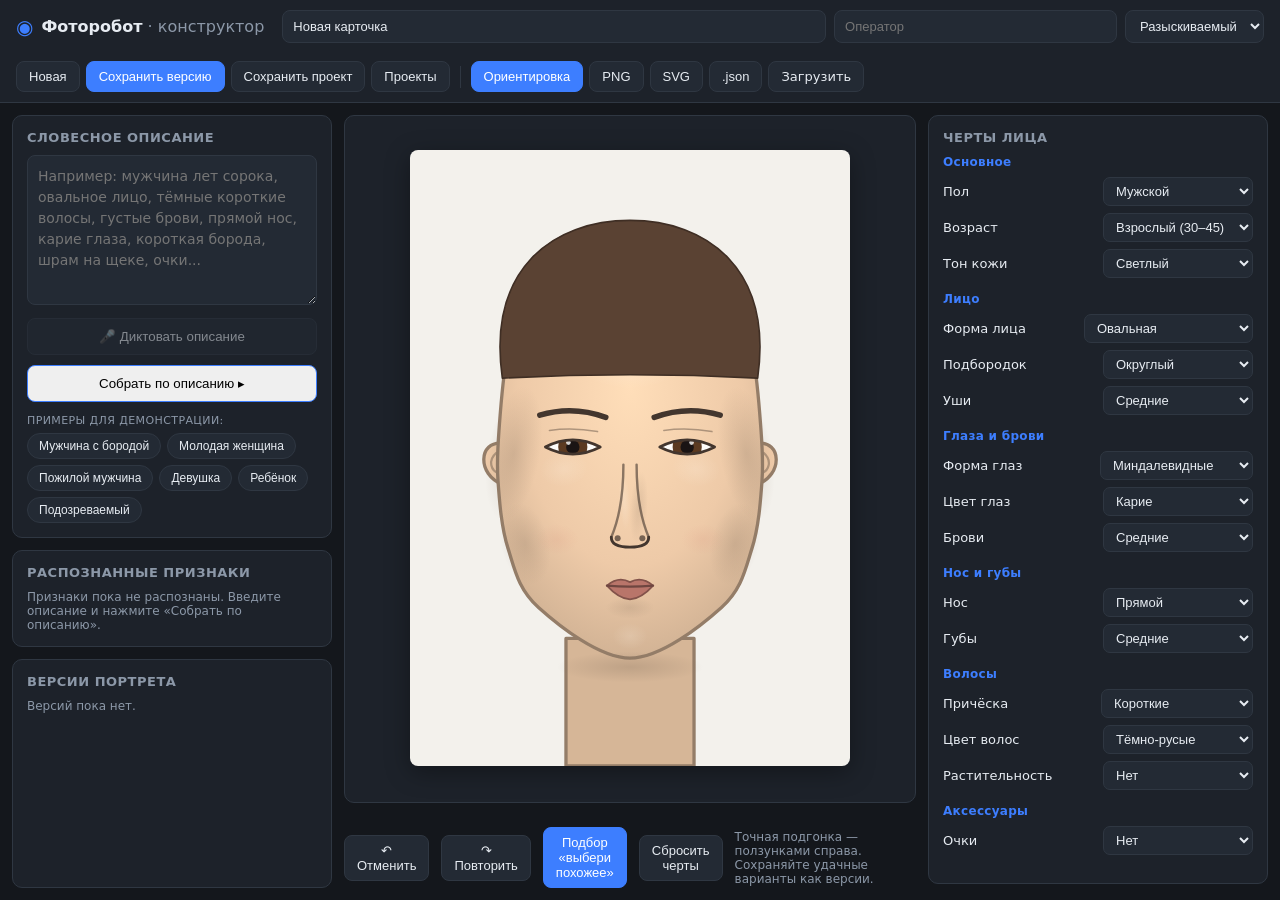
==== index.html @ e5a2c857 "Initial commit: FaceComposite MVP Конструктор фоторобота по словесному описанию. Параметрический SVG" ====
<!DOCTYPE html>
<html lang="ru">
<head>
  <meta charset="utf-8">
  <meta name="viewport" content="width=device-width, initial-scale=1">
  <title>Фоторобот — конструктор (MVP)</title>
  <link rel="stylesheet" href="styles.css">
</head>
<body>
  <!-- Верхняя панель -->
  <header class="topbar">
    <div class="brand">
      <span class="logo">◉</span>
      <span>Фоторобот<span class="brand-sub"> · конструктор</span></span>
    </div>
    <div class="case-meta">
      <input id="case-title" class="meta-title" placeholder="Название карточки">
      <input id="case-operator" class="meta-op" placeholder="Оператор">
      <select id="case-subject" class="meta-subject">
        <option value="suspect">Разыскиваемый</option>
        <option value="missing">Пропавший</option>
        <option value="other">Иное</option>
      </select>
    </div>
    <div class="toolbar">
      <button id="btn-new" class="tb">Новая</button>
      <button id="btn-save-version" class="tb primary">Сохранить версию</button>
      <button id="btn-save-project" class="tb">Сохранить проект</button>
      <button id="btn-projects" class="tb">Проекты</button>
      <span class="sep"></span>
      <button id="btn-export-sheet" class="tb primary">Ориентировка</button>
      <button id="btn-export-png" class="tb">PNG</button>
      <button id="btn-export-svg" class="tb">SVG</button>
      <button id="btn-export-json" class="tb">.json</button>
      <label class="tb file-label">Загрузить<input id="file-import" type="file" accept=".json,application/json" hidden></label>
    </div>
  </header>

  <main class="layout">
    <!-- Левая колонка: описание + распознанное + версии -->
    <section class="col col-left">
      <div class="card">
        <h3>Словесное описание</h3>
        <textarea id="description" placeholder="Например: мужчина лет сорока, овальное лицо, тёмные короткие волосы, густые брови, прямой нос, карие глаза, короткая борода, шрам на щеке, очки..."></textarea>
        <button id="btn-voice" class="wide voice" title="Офлайн-распознавание речи (в приложении)">🎤 Диктовать описание</button>
        <button id="btn-extract" class="wide primary">Собрать по описанию ▸</button>
        <div class="presets-label">Примеры для демонстрации:</div>
        <div id="presets" class="presets"></div>
      </div>
      <div class="card">
        <h3>Распознанные признаки</h3>
        <div id="evidence" class="evidence"></div>
      </div>
      <div class="card grow">
        <h3>Версии портрета</h3>
        <div id="versions" class="versions"></div>
      </div>
    </section>

    <!-- Центр: портрет -->
    <section class="col col-center">
      <div class="portrait-wrap">
        <div id="portrait" class="portrait"></div>
      </div>
      <div class="portrait-actions">
        <button id="btn-undo" class="tb" title="Отменить (Ctrl+Z)">↶ Отменить</button>
        <button id="btn-redo" class="tb" title="Повторить (Ctrl+Y)">↷ Повторить</button>
        <button id="btn-evolve" class="tb primary">Подбор «выбери похожее»</button>
        <button id="btn-reset" class="tb">Сбросить черты</button>
        <span class="hint">Точная подгонка — ползунками справа. Сохраняйте удачные варианты как версии.</span>
      </div>
    </section>

    <!-- Правая колонка: ручная корректировка -->
    <section class="col col-right">
      <div class="card">
        <h3>Черты лица</h3>
        <div id="selects"></div>
      </div>
      <div class="card">
        <h3>Тонкая настройка</h3>
        <div id="sliders"></div>
      </div>
      <div class="card">
        <div id="marks"></div>
      </div>
    </section>
  </main>

  <!-- Оверлей проектов -->
  <div id="projects-overlay" class="overlay">
    <div class="overlay-box">
      <div class="overlay-head">
        <h3>Сохранённые проекты</h3>
        <button id="btn-close-projects" class="tb">Закрыть</button>
      </div>
      <div id="projects-list" class="projects-list"></div>
    </div>
  </div>

  <!-- Оверлей подбора «выбери похожее» -->
  <div id="evolve-overlay" class="overlay">
    <div class="overlay-box evolve-box">
      <div class="overlay-head">
        <div>
          <h3>Подбор лица — «выбери похожее»</h3>
          <div class="muted">Отметьте 1–2 наиболее похожих варианта и нажмите «Новое поколение» — система сблизится к цели. «Применить» перенесёт выбранный вариант в портрет.</div>
        </div>
        <button id="btn-close-evolve" class="tb">Закрыть</button>
      </div>
      <div id="evolve-grid" class="evolve-grid"></div>
      <div class="evolve-controls">
        <label class="ev-slider">Сила изменений
          <input id="evolve-radius" type="range" min="0.2" max="1.2" step="0.05" value="0.8">
        </label>
        <button id="btn-evolve-next" class="tb primary">Новое поколение ▸</button>
        <button id="btn-evolve-random" class="tb">Ещё варианты</button>
        <span class="grow-sp"></span>
        <span id="evolve-gen" class="muted"></span>
        <button id="btn-evolve-apply" class="tb primary">Применить выбранный</button>
      </div>
    </div>
  </div>

  <div id="toast" class="toast"></div>

  <script src="js/traits.js"></script>
  <script src="js/render.js"></script>
  <script src="js/extract.js"></script>
  <script src="js/store.js"></script>
  <script src="js/report.js"></script>
  <script src="js/evolve.js"></script>
  <script src="js/ui.js"></script>
  <script src="js/app.js"></script>
</body>
</html>
---- styles.css ----
/* Фоторобот — конструктор. Тёмная операторская тема, без внешних зависимостей. */
:root {
  --bg: #14171c;
  --panel: #1d222a;
  --panel2: #232a34;
  --line: #2f3742;
  --text: #e7ecf2;
  --muted: #8c98a8;
  --accent: #3d7eff;
  --accent2: #2b62d6;
  --danger: #d65a5a;
  --radius: 10px;
}
* { box-sizing: border-box; }
html, body { height: 100%; margin: 0; }
body {
  background: var(--bg);
  color: var(--text);
  font-family: "Segoe UI", Roboto, system-ui, sans-serif;
  font-size: 14px;
  display: flex; flex-direction: column;
}

/* верхняя панель */
.topbar {
  display: flex; align-items: center; gap: 18px;
  padding: 10px 16px; background: var(--panel);
  border-bottom: 1px solid var(--line); flex-wrap: wrap;
}
.brand { display: flex; align-items: center; gap: 8px; font-weight: 700; font-size: 16px; }
.logo { color: var(--accent); font-size: 20px; }
.brand-sub { color: var(--muted); font-weight: 400; }
.case-meta { display: flex; gap: 8px; flex: 1; min-width: 280px; }
.meta-title { flex: 2; }
.meta-op { flex: 1; }
.case-meta input, .case-meta select, .meta-subject {
  background: var(--panel2); border: 1px solid var(--line); color: var(--text);
  padding: 7px 10px; border-radius: 8px; font-size: 13px;
}
.toolbar { display: flex; align-items: center; gap: 6px; flex-wrap: wrap; }
.sep { width: 1px; height: 22px; background: var(--line); margin: 0 4px; }
.tb {
  background: var(--panel2); color: var(--text); border: 1px solid var(--line);
  padding: 7px 12px; border-radius: 8px; cursor: pointer; font-size: 13px;
}
.tb:hover { border-color: var(--accent); }
.tb.primary { background: var(--accent); border-color: var(--accent); color: #fff; }
.tb.primary:hover { background: var(--accent2); }
.file-label { display: inline-flex; align-items: center; }

/* раскладка */
.layout { flex: 1; display: grid; grid-template-columns: 320px 1fr 340px; gap: 12px; padding: 12px; min-height: 0; }
.col { display: flex; flex-direction: column; gap: 12px; min-height: 0; overflow: auto; }
.col-center { align-items: stretch; }

.card { background: var(--panel); border: 1px solid var(--line); border-radius: var(--radius); padding: 14px; }
.card.grow { flex: 1; display: flex; flex-direction: column; min-height: 140px; }
.card h3 { margin: 0 0 10px; font-size: 13px; text-transform: uppercase; letter-spacing: .5px; color: var(--muted); }

textarea#description {
  width: 100%; min-height: 150px; resize: vertical;
  background: var(--panel2); color: var(--text); border: 1px solid var(--line);
  border-radius: 8px; padding: 10px; font-size: 14px; line-height: 1.5; font-family: inherit;
}
button.wide { width: 100%; margin-top: 10px; padding: 10px; border-radius: 8px; border: 1px solid var(--accent); cursor: pointer; }
button.voice { background: var(--panel2); color: var(--text); border-color: var(--line); }
button.voice:hover { border-color: var(--accent); }
button.voice.recording { background: var(--danger); border-color: var(--danger); color: #fff; }
button.voice.disabled { opacity: .5; cursor: not-allowed; }
.presets-label { margin: 12px 0 6px; font-size: 11px; color: var(--muted); text-transform: uppercase; letter-spacing: .4px; }
.presets { display: flex; flex-wrap: wrap; gap: 6px; }
.preset { background: var(--panel2); color: var(--text); border: 1px solid var(--line); border-radius: 14px; padding: 5px 11px; font-size: 12px; cursor: pointer; }
.preset:hover { border-color: var(--accent); color: #fff; }

/* центр-портрет */
.portrait-wrap {
  flex: 1; display: flex; align-items: center; justify-content: center;
  background: var(--panel); border: 1px solid var(--line); border-radius: var(--radius); padding: 16px; min-height: 0;
}
.portrait { width: 100%; max-width: 440px; aspect-ratio: 400 / 560; }
.portrait svg { width: 100%; height: 100%; border-radius: 8px; box-shadow: 0 6px 24px rgba(0,0,0,.35); }
.portrait-actions { display: flex; align-items: center; gap: 12px; margin-top: 12px; }
.hint { color: var(--muted); font-size: 12px; }

/* правая панель */
.panel-group { margin-bottom: 14px; }
.panel-group h4 { margin: 0 0 8px; font-size: 12px; color: var(--accent); letter-spacing: .3px; }
.ctl-row { display: flex; align-items: center; justify-content: space-between; gap: 8px; margin-bottom: 7px; }
.ctl-label { color: var(--text); font-size: 13px; }
.ctl-row select {
  background: var(--panel2); color: var(--text); border: 1px solid var(--line);
  padding: 5px 8px; border-radius: 7px; min-width: 150px; font-size: 13px;
}
.slider-row { display: grid; grid-template-columns: 1fr; gap: 4px; margin-bottom: 9px; }
.slider-row .ctl-label { font-size: 12px; color: var(--muted); }
.slider-row input[type=range] { width: 100%; accent-color: var(--accent); }
.check-row { display: flex; align-items: center; gap: 8px; margin-bottom: 6px; cursor: pointer; }

/* распознанное */
.evidence { display: flex; flex-direction: column; gap: 5px; max-height: 180px; overflow: auto; }
.ev-title { color: var(--muted); font-size: 12px; margin-bottom: 4px; }
.ev-chip { background: var(--panel2); border: 1px solid var(--line); border-radius: 7px; padding: 5px 8px; font-size: 12px; }
.muted { color: var(--muted); font-size: 12px; }

/* версии */
.versions { display: flex; flex-direction: column; gap: 7px; overflow: auto; }
.version-row { background: var(--panel2); border: 1px solid var(--line); border-radius: 7px; padding: 7px 9px; cursor: pointer; font-size: 13px; }
.version-row:hover { border-color: var(--accent); }

/* оверлей проектов */
.overlay { position: fixed; inset: 0; background: rgba(0,0,0,.6); display: none; align-items: center; justify-content: center; z-index: 50; }
.overlay-box { background: var(--panel); border: 1px solid var(--line); border-radius: 12px; width: min(560px, 92vw); max-height: 80vh; overflow: auto; padding: 16px; }
.overlay-head { display: flex; align-items: center; justify-content: space-between; margin-bottom: 12px; }
.projects-list { display: flex; flex-direction: column; gap: 8px; }
.project-row { display: flex; align-items: center; justify-content: space-between; gap: 10px; background: var(--panel2); border: 1px solid var(--line); border-radius: 8px; padding: 10px 12px; }
.row-btns { display: flex; gap: 6px; }
.mini { padding: 5px 10px; font-size: 12px; border-radius: 6px; border: 1px solid var(--line); background: var(--panel); color: var(--text); cursor: pointer; }
.mini.danger { border-color: var(--danger); color: var(--danger); }

/* оверлей подбора «выбери похожее» */
.evolve-box { width: min(920px, 94vw); max-height: 90vh; }
.evolve-grid { display: grid; grid-template-columns: repeat(3, 1fr); gap: 12px; margin: 6px 0 14px; }
.evolve-card { position: relative; background: #f3f1ec; border: 3px solid var(--line); border-radius: 10px; padding: 4px; cursor: pointer; transition: border-color .12s, transform .12s; }
.evolve-card:hover { transform: translateY(-2px); }
.evolve-card svg { width: 100%; height: auto; display: block; border-radius: 6px; }
.evolve-card.selected { border-color: var(--accent); box-shadow: 0 0 0 2px var(--accent) inset; }
.evolve-card .tag { position: absolute; top: 8px; left: 8px; background: rgba(20,23,28,.78); color: #fff; font-size: 11px; padding: 2px 7px; border-radius: 6px; }
.evolve-card .pick { position: absolute; top: 8px; right: 8px; width: 22px; height: 22px; border-radius: 50%; background: var(--accent); color: #fff; display: none; align-items: center; justify-content: center; font-size: 14px; }
.evolve-card.selected .pick { display: flex; }
.evolve-controls { display: flex; align-items: center; gap: 12px; flex-wrap: wrap; }
.ev-slider { display: flex; align-items: center; gap: 8px; font-size: 13px; color: var(--muted); }
.ev-slider input[type=range] { width: 160px; accent-color: var(--accent); }
.grow-sp { flex: 1; }

/* тост */
.toast { position: fixed; bottom: 20px; left: 50%; transform: translateX(-50%); background: var(--accent); color: #fff; padding: 10px 18px; border-radius: 8px; opacity: 0; transition: opacity .3s; pointer-events: none; z-index: 60; }
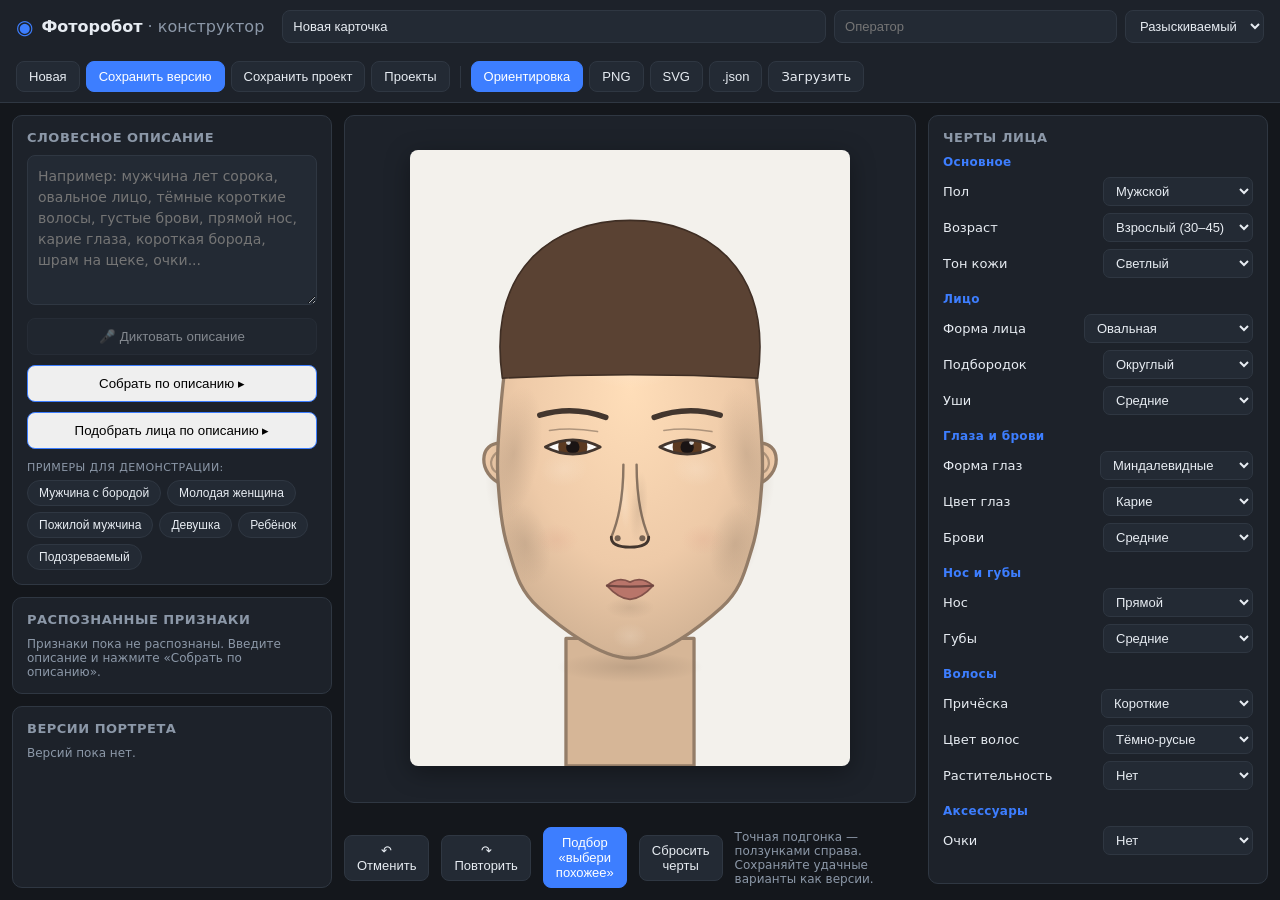
==== commit 990f2be3: "Подбор лиц по описанию + замки на признаки Новая кнопка «Подобрать лица по описанию»: после ввода те" ====
--- a/index.html
+++ b/index.html
@@ -44,6 +44,7 @@
         <textarea id="description" placeholder="Например: мужчина лет сорока, овальное лицо, тёмные короткие волосы, густые брови, прямой нос, карие глаза, короткая борода, шрам на щеке, очки..."></textarea>
         <button id="btn-voice" class="wide voice" title="Офлайн-распознавание речи (в приложении)">🎤 Диктовать описание</button>
         <button id="btn-extract" class="wide primary">Собрать по описанию ▸</button>
+        <button id="btn-suggest" class="wide" title="Показать галерею лиц, согласованных с описанием, и сузить выбор">Подобрать лица по описанию ▸</button>
         <div class="presets-label">Примеры для демонстрации:</div>
         <div id="presets" class="presets"></div>
       </div>
@@ -103,11 +104,12 @@
     <div class="overlay-box evolve-box">
       <div class="overlay-head">
         <div>
-          <h3>Подбор лица — «выбери похожее»</h3>
-          <div class="muted">Отметьте 1–2 наиболее похожих варианта и нажмите «Новое поколение» — система сблизится к цели. «Применить» перенесёт выбранный вариант в портрет.</div>
+          <h3 id="evolve-title">Подбор лица — «выбери похожее»</h3>
+          <div id="evolve-subtitle" class="muted">Отметьте 1–2 наиболее похожих варианта и нажмите «Новое поколение» — система сблизится к цели. «Применить» перенесёт выбранный вариант в портрет.</div>
         </div>
         <button id="btn-close-evolve" class="tb">Закрыть</button>
       </div>
+      <div id="evolve-locks" class="evolve-locks"></div>
       <div id="evolve-grid" class="evolve-grid"></div>
       <div class="evolve-controls">
         <label class="ev-slider">Сила изменений
--- a/styles.css
+++ b/styles.css
@@ -119,6 +119,11 @@
 
 /* оверлей подбора «выбери похожее» */
 .evolve-box { width: min(920px, 94vw); max-height: 90vh; }
+.evolve-locks { display: flex; flex-wrap: wrap; align-items: center; gap: 6px; margin: 2px 0 10px; }
+.locks-title { color: var(--muted); font-size: 12px; margin-right: 2px; }
+.lock-chip { background: var(--panel2); color: var(--text); border: 1px solid var(--accent); border-radius: 14px; padding: 4px 10px; font-size: 12px; cursor: pointer; }
+.lock-chip:hover { background: var(--panel); }
+.lock-chip.off { border-color: var(--line); color: var(--muted); opacity: .8; }
 .evolve-grid { display: grid; grid-template-columns: repeat(3, 1fr); gap: 12px; margin: 6px 0 14px; }
 .evolve-card { position: relative; background: #f3f1ec; border: 3px solid var(--line); border-radius: 10px; padding: 4px; cursor: pointer; transition: border-color .12s, transform .12s; }
 .evolve-card:hover { transform: translateY(-2px); }
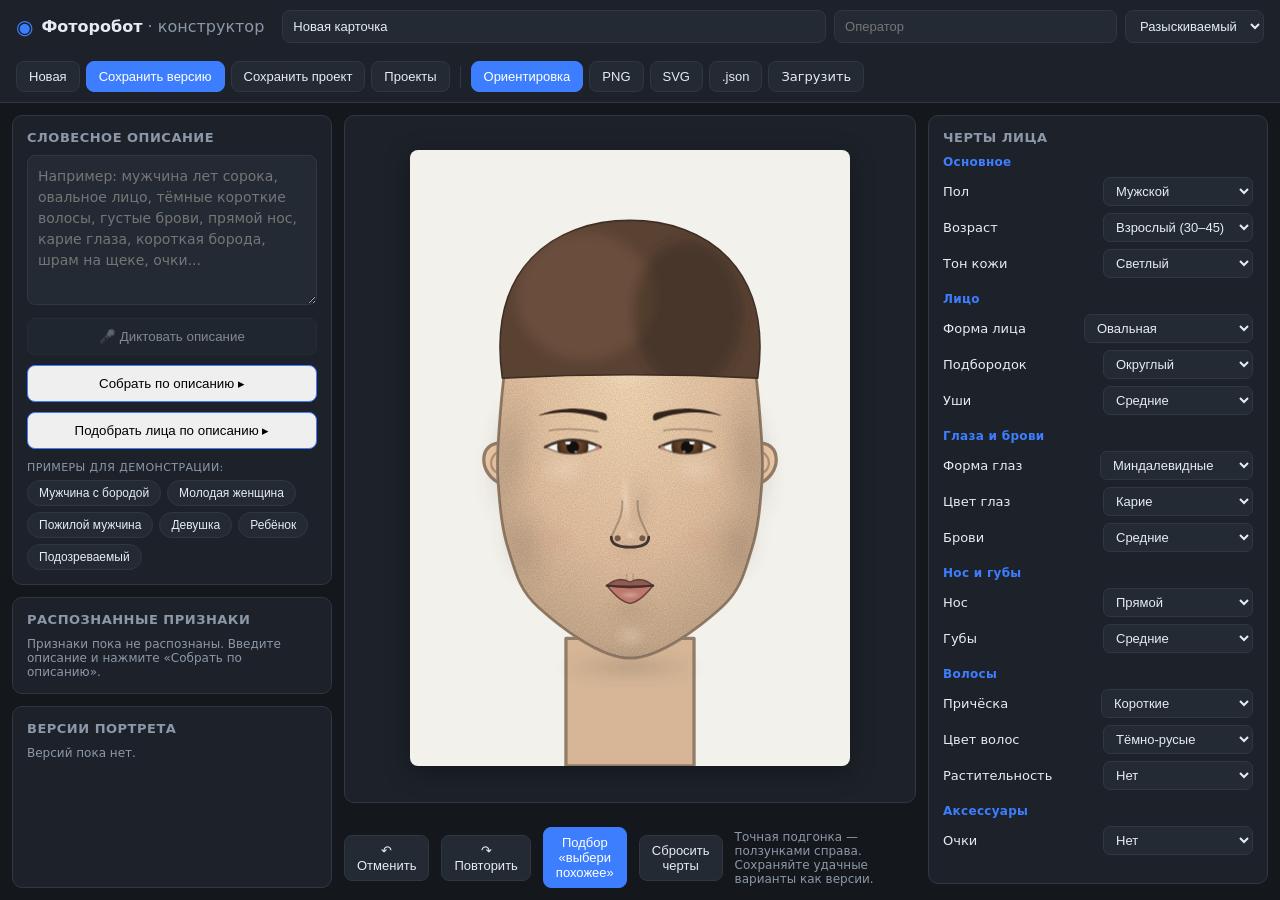
==== commit 8a3a63b6: "Сравнение вариантов крупным планом в галерее подбора Кнопка «Сравнить выбранные» в оверлёре подбора " ====
--- a/index.html
+++ b/index.html
@@ -111,12 +111,14 @@
       </div>
       <div id="evolve-locks" class="evolve-locks"></div>
       <div id="evolve-grid" class="evolve-grid"></div>
+      <div id="evolve-compare" class="evolve-compare" style="display:none"></div>
       <div class="evolve-controls">
         <label class="ev-slider">Сила изменений
           <input id="evolve-radius" type="range" min="0.2" max="1.2" step="0.05" value="0.8">
         </label>
         <button id="btn-evolve-next" class="tb primary">Новое поколение ▸</button>
         <button id="btn-evolve-random" class="tb">Ещё варианты</button>
+        <button id="btn-evolve-compare" class="tb">Сравнить выбранные</button>
         <span class="grow-sp"></span>
         <span id="evolve-gen" class="muted"></span>
         <button id="btn-evolve-apply" class="tb primary">Применить выбранный</button>
--- a/styles.css
+++ b/styles.css
@@ -99,8 +99,22 @@
 /* распознанное */
 .evidence { display: flex; flex-direction: column; gap: 5px; max-height: 180px; overflow: auto; }
 .ev-title { color: var(--muted); font-size: 12px; margin-bottom: 4px; }
-.ev-chip { background: var(--panel2); border: 1px solid var(--line); border-radius: 7px; padding: 5px 8px; font-size: 12px; }
+.ev-chip { background: var(--panel2); border: 1px solid var(--line); border-radius: 7px; padding: 5px 8px; font-size: 12px; display: flex; align-items: center; gap: 6px; flex-wrap: wrap; }
 .muted { color: var(--muted); font-size: 12px; }
+/* индикаторы уверенности распознавания */
+.conf-dot { width: 8px; height: 8px; border-radius: 50%; display: inline-block; flex: 0 0 auto; }
+.conf-tag { margin-left: auto; font-size: 10px; text-transform: uppercase; letter-spacing: .3px; padding: 1px 6px; border-radius: 8px; }
+.conf-high { background: #2e7d4f; color: #cfeeda; }
+.conf-high.conf-dot { background: #43c07a; }
+.conf-med { background: #8a6d1e; color: #f3e4b8; }
+.conf-med.conf-dot { background: #d9aa3c; }
+.conf-low { background: #6a6f78; color: #e7ecf2; }
+.conf-low.conf-dot { background: #9aa0a8; }
+/* подсветка слов-источников в тексте описания */
+.desc-parse { background: var(--panel2); border: 1px solid var(--line); border-radius: 7px; padding: 8px 10px; font-size: 13px; line-height: 1.8; color: var(--muted); margin-bottom: 10px; }
+.desc-parse mark.hl { color: var(--text); background: transparent; border-radius: 3px; padding: 0 2px; }
+.desc-parse mark.hl-high { box-shadow: inset 0 -2px 0 #43c07a; background: rgba(67,192,122,.16); }
+.desc-parse mark.hl-med { box-shadow: inset 0 -2px 0 #d9aa3c; background: rgba(217,170,60,.16); }
 
 /* версии */
 .versions { display: flex; flex-direction: column; gap: 7px; overflow: auto; }
@@ -137,5 +151,15 @@
 .ev-slider input[type=range] { width: 160px; accent-color: var(--accent); }
 .grow-sp { flex: 1; }
 
+/* сравнение вариантов крупным планом */
+.evolve-compare { margin: 6px 0 14px; }
+.cmp-head { display: flex; align-items: center; gap: 12px; margin-bottom: 12px; }
+.cmp-row { display: flex; gap: 16px; justify-content: center; align-items: flex-start; flex-wrap: wrap; }
+.cmp-card { background: #f3f1ec; border: 2px solid var(--line); border-radius: 10px; padding: 8px; width: min(290px, 31%); display: flex; flex-direction: column; gap: 8px; }
+.cmp-card.ref { border-style: dashed; }
+.cmp-card svg { width: 100%; height: auto; display: block; border-radius: 6px; }
+.cmp-lab { font-size: 12px; color: #2a2a2a; text-align: center; font-weight: 600; }
+.cmp-apply { width: 100%; }
+
 /* тост */
 .toast { position: fixed; bottom: 20px; left: 50%; transform: translateX(-50%); background: var(--accent); color: #fff; padding: 10px 18px; border-radius: 8px; opacity: 0; transition: opacity .3s; pointer-events: none; z-index: 60; }
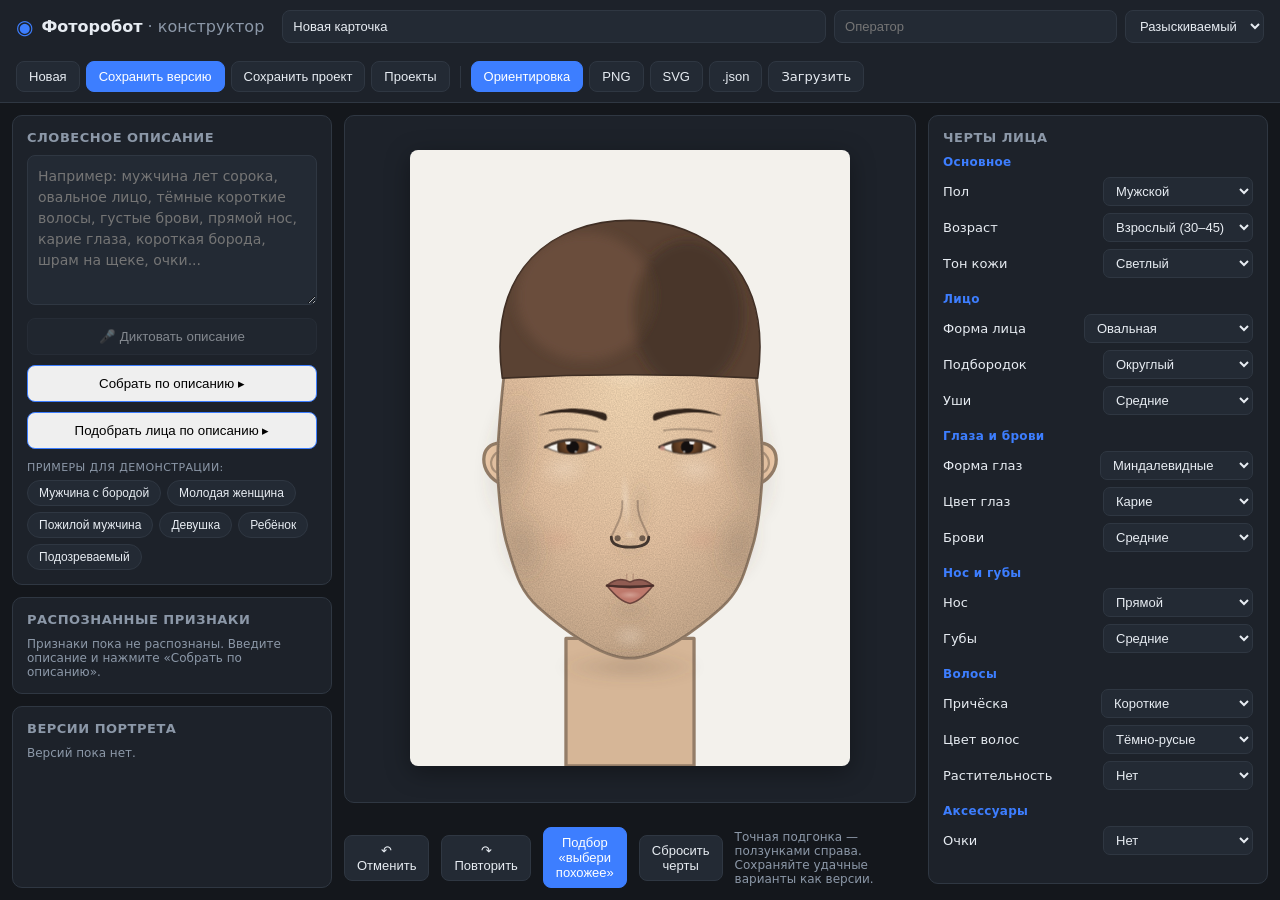
==== commit 7bb0fb3f: "Архив веток и сравнение крупным планом в подборе лица Откат к прошлому поколению (клик по истории) б" ====
--- a/index.html
+++ b/index.html
@@ -110,6 +110,8 @@
         <button id="btn-close-evolve" class="tb">Закрыть</button>
       </div>
       <div id="evolve-locks" class="evolve-locks"></div>
+      <div id="evolve-history" class="evolve-history" style="display:none"></div>
+      <div id="evolve-branches" class="evolve-history" style="display:none"></div>
       <div id="evolve-grid" class="evolve-grid"></div>
       <div id="evolve-compare" class="evolve-compare" style="display:none"></div>
       <div class="evolve-controls">
--- a/styles.css
+++ b/styles.css
@@ -138,6 +138,23 @@
 .lock-chip { background: var(--panel2); color: var(--text); border: 1px solid var(--accent); border-radius: 14px; padding: 4px 10px; font-size: 12px; cursor: pointer; }
 .lock-chip:hover { background: var(--panel); }
 .lock-chip.off { border-color: var(--line); color: var(--muted); opacity: .8; }
+/* история поколений подбора: клик по прошлому шагу — откат и новая ветка */
+.evolve-history { display: flex; align-items: center; gap: 8px; overflow-x: auto; margin: 0 0 10px; padding-bottom: 2px; }
+.evolve-history .hist-title { color: var(--muted); font-size: 12px; flex-shrink: 0; }
+.hist-item { position: relative; flex-shrink: 0; width: 52px; cursor: pointer; text-align: center; opacity: .8; transition: opacity .12s, transform .12s; }
+.hist-item:hover { opacity: 1; transform: translateY(-1px); }
+.hist-item svg { width: 100%; height: auto; display: block; border-radius: 6px; border: 2px solid var(--line); background: #f3f1ec; }
+.hist-item .hist-lab { display: block; font-size: 10px; color: var(--muted); margin-top: 2px; }
+.hist-item.current { opacity: 1; cursor: default; }
+.hist-item.current svg { border-color: var(--accent); }
+.hist-arrow { color: var(--muted); flex-shrink: 0; font-size: 14px; }
+/* архив веток: клик отмечает для сравнения крупным планом (не для отката) */
+.branch-item { position: relative; flex-shrink: 0; width: 58px; cursor: pointer; text-align: center; opacity: .85; }
+.branch-item:hover { opacity: 1; }
+.branch-item svg { width: 100%; height: auto; display: block; border-radius: 6px; border: 2px solid var(--line); background: #f3f1ec; }
+.branch-item .hist-lab { display: block; font-size: 10px; color: var(--muted); margin-top: 2px; }
+.branch-item.selected svg { border-color: var(--accent); box-shadow: 0 0 0 2px var(--accent) inset; }
+.branch-item.selected .hist-lab { color: var(--accent); }
 .evolve-grid { display: grid; grid-template-columns: repeat(3, 1fr); gap: 12px; margin: 6px 0 14px; }
 .evolve-card { position: relative; background: #f3f1ec; border: 3px solid var(--line); border-radius: 10px; padding: 4px; cursor: pointer; transition: border-color .12s, transform .12s; }
 .evolve-card:hover { transform: translateY(-2px); }
